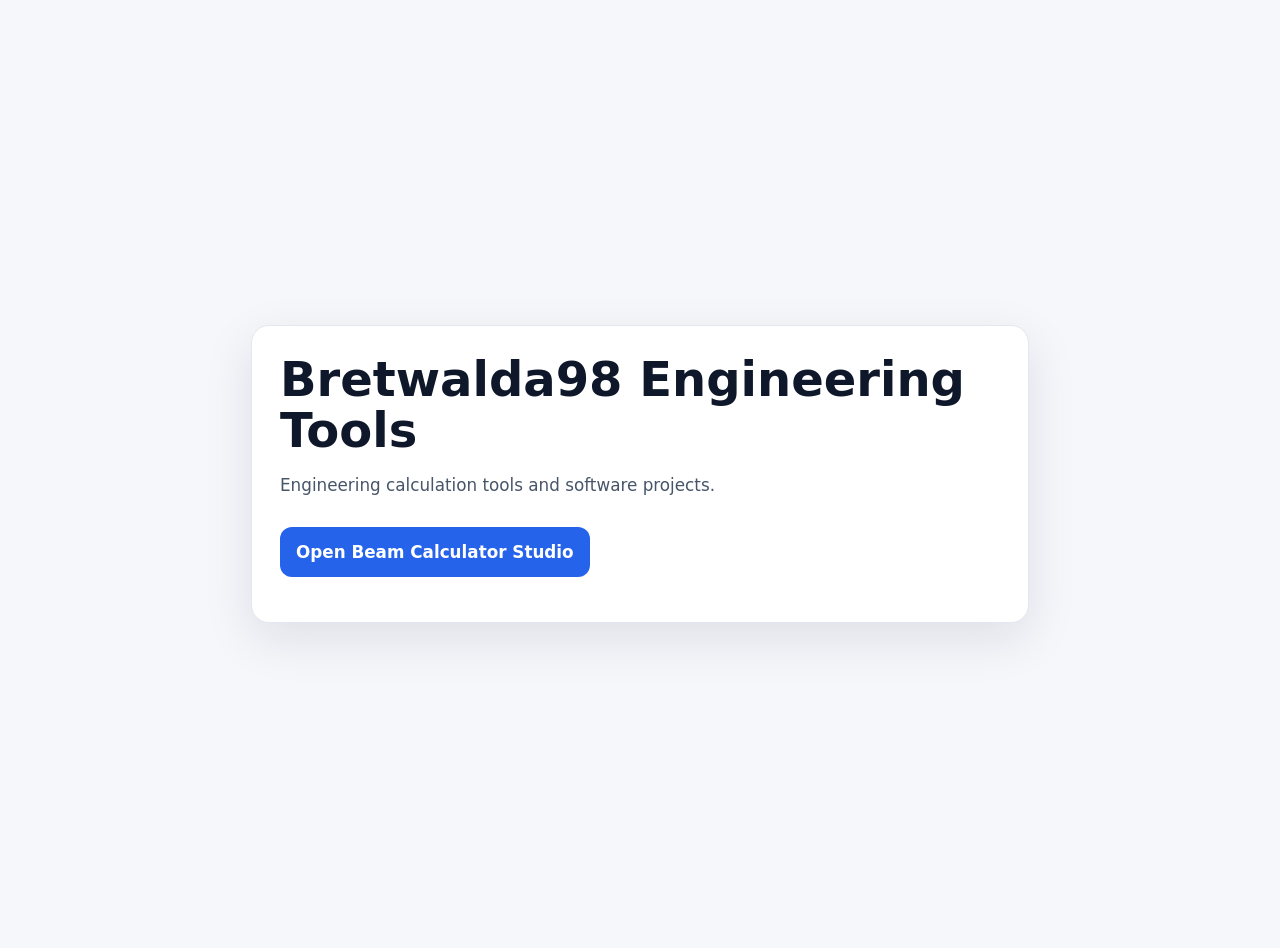
==== index.html @ 8553f150 "Add root GitHub Pages AdSense verification page" ====
<!DOCTYPE html>
<html lang="en">
<head>
  <meta charset="utf-8">
  <meta name="viewport" content="width=device-width, initial-scale=1">
  <script async src="https://pagead2.googlesyndication.com/pagead/js/adsbygoogle.js?client=ca-pub-9383520918430061"
       crossorigin="anonymous"></script>
  <title>Bretwalda98 Engineering Tools</title>
  <style>
    body {
      margin: 0;
      font-family: system-ui, -apple-system, BlinkMacSystemFont, "Segoe UI", sans-serif;
      background: #f6f7fb;
      color: #0f172a;
      min-height: 100vh;
      display: grid;
      place-items: center;
      padding: 24px;
    }
    main {
      width: min(720px, 100%);
      background: #ffffff;
      border: 1px solid #e2e8f0;
      border-radius: 18px;
      padding: 28px;
      box-shadow: 0 16px 50px rgba(15, 23, 42, 0.10);
    }
    h1 {
      margin: 0 0 10px;
      font-size: clamp(1.8rem, 5vw, 3rem);
      line-height: 1.05;
    }
    p {
      color: #475569;
      font-size: 1.05rem;
      line-height: 1.55;
    }
    a {
      display: inline-flex;
      align-items: center;
      justify-content: center;
      margin-top: 12px;
      padding: 12px 16px;
      border-radius: 12px;
      background: #2563eb;
      color: #ffffff;
      text-decoration: none;
      font-weight: 700;
    }
  </style>
</head>
<body>
  <main>
    <h1>Bretwalda98 Engineering Tools</h1>
    <p>Engineering calculation tools and software projects.</p>
    <p><a href="/Beam-Calculator/">Open Beam Calculator Studio</a></p>
  </main>
</body>
</html>
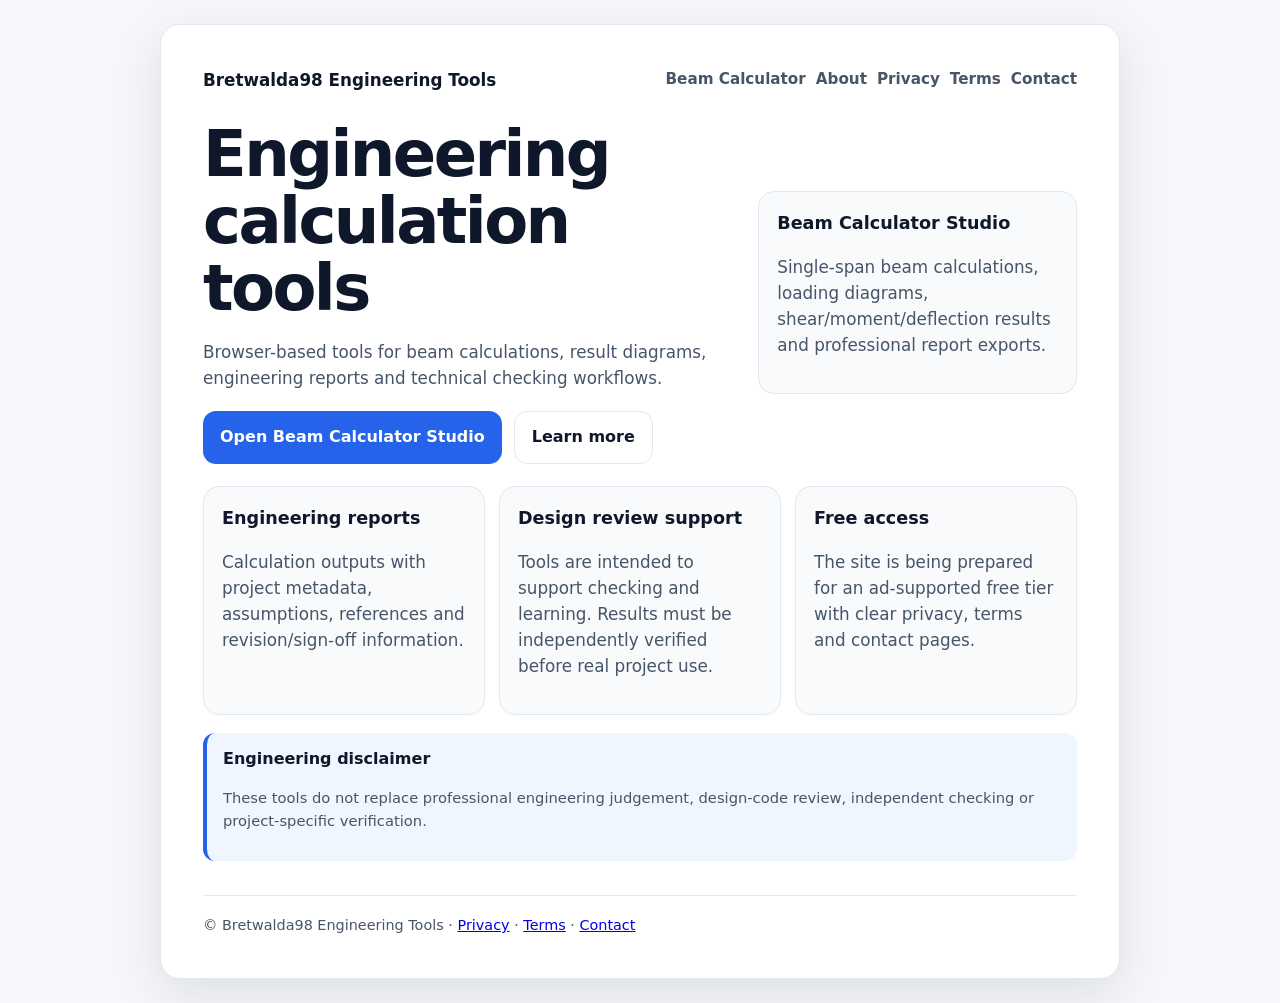
==== commit 9f0cc12b: "Expand root site content for AdSense review" ====
--- a/index.html
+++ b/index.html
@@ -6,54 +6,55 @@
   <script async src="https://pagead2.googlesyndication.com/pagead/js/adsbygoogle.js?client=ca-pub-9383520918430061"
        crossorigin="anonymous"></script>
   <title>Bretwalda98 Engineering Tools</title>
-  <style>
-    body {
-      margin: 0;
-      font-family: system-ui, -apple-system, BlinkMacSystemFont, "Segoe UI", sans-serif;
-      background: #f6f7fb;
-      color: #0f172a;
-      min-height: 100vh;
-      display: grid;
-      place-items: center;
-      padding: 24px;
-    }
-    main {
-      width: min(720px, 100%);
-      background: #ffffff;
-      border: 1px solid #e2e8f0;
-      border-radius: 18px;
-      padding: 28px;
-      box-shadow: 0 16px 50px rgba(15, 23, 42, 0.10);
-    }
-    h1 {
-      margin: 0 0 10px;
-      font-size: clamp(1.8rem, 5vw, 3rem);
-      line-height: 1.05;
-    }
-    p {
-      color: #475569;
-      font-size: 1.05rem;
-      line-height: 1.55;
-    }
-    a {
-      display: inline-flex;
-      align-items: center;
-      justify-content: center;
-      margin-top: 12px;
-      padding: 12px 16px;
-      border-radius: 12px;
-      background: #2563eb;
-      color: #ffffff;
-      text-decoration: none;
-      font-weight: 700;
-    }
-  </style>
+  <link rel="stylesheet" href="/styles.css">
 </head>
 <body>
-  <main>
-    <h1>Bretwalda98 Engineering Tools</h1>
-    <p>Engineering calculation tools and software projects.</p>
-    <p><a href="/Beam-Calculator/">Open Beam Calculator Studio</a></p>
-  </main>
+  <div class="page">
+    <main class="shell">
+      <header>
+        <a class="brand" href="/">Bretwalda98 Engineering Tools</a>
+        <nav>
+          <a href="/Beam-Calculator/">Beam Calculator</a>
+          <a href="/about.html">About</a>
+          <a href="/privacy.html">Privacy</a>
+          <a href="/terms.html">Terms</a>
+          <a href="/contact.html">Contact</a>
+        </nav>
+      </header>
+      <section class="hero">
+        <div>
+          <h1>Engineering calculation tools</h1>
+          <p>Browser-based tools for beam calculations, result diagrams, engineering reports and technical checking workflows.</p>
+          <div class="actions">
+            <a class="button primary" href="/Beam-Calculator/">Open Beam Calculator Studio</a>
+            <a class="button secondary" href="/about.html">Learn more</a>
+          </div>
+        </div>
+        <section class="tool-card">
+          <strong>Beam Calculator Studio</strong>
+          <p>Single-span beam calculations, loading diagrams, shear/moment/deflection results and professional report exports.</p>
+        </section>
+      </section>
+      <div class="grid">
+        <section class="tool-card">
+          <strong>Engineering reports</strong>
+          <p>Calculation outputs with project metadata, assumptions, references and revision/sign-off information.</p>
+        </section>
+        <section class="tool-card">
+          <strong>Design review support</strong>
+          <p>Tools are intended to support checking and learning. Results must be independently verified before real project use.</p>
+        </section>
+        <section class="tool-card">
+          <strong>Free access</strong>
+          <p>The site is being prepared for an ad-supported free tier with clear privacy, terms and contact pages.</p>
+        </section>
+      </div>
+      <div class="notice">
+        <strong>Engineering disclaimer</strong>
+        <p class="small">These tools do not replace professional engineering judgement, design-code review, independent checking or project-specific verification.</p>
+      </div>
+      <div class="footer">© Bretwalda98 Engineering Tools · <a href="/privacy.html">Privacy</a> · <a href="/terms.html">Terms</a> · <a href="/contact.html">Contact</a></div>
+    </main>
+  </div>
 </body>
 </html>
--- a/styles.css
+++ b/styles.css
@@ -0,0 +1,2 @@
+:root{color-scheme:light;--bg:#f6f7fb;--card:#fff;--text:#0f172a;--muted:#475569;--border:#e2e8f0;--blue:#2563eb;--blue2:#1d4ed8;--shadow:0 16px 50px rgba(15,23,42,.10)}
+*{box-sizing:border-box}body{margin:0;font-family:system-ui,-apple-system,BlinkMacSystemFont,"Segoe UI",sans-serif;background:var(--bg);color:var(--text);line-height:1.55}.page{min-height:100vh;padding:24px;display:grid;place-items:center}.shell{width:min(960px,100%);background:var(--card);border:1px solid var(--border);border-radius:20px;padding:clamp(22px,4vw,42px);box-shadow:var(--shadow)}header{display:flex;justify-content:space-between;align-items:center;gap:16px;margin-bottom:28px}.brand{font-weight:900;color:var(--text);text-decoration:none;font-size:1.05rem}nav{display:flex;gap:10px;flex-wrap:wrap}nav a{color:var(--muted);text-decoration:none;font-weight:700;font-size:.95rem}nav a:hover{color:var(--blue)}h1{margin:0 0 12px;font-size:clamp(2rem,5vw,4rem);line-height:1.05;letter-spacing:-.04em}h2{margin:30px 0 10px;font-size:1.35rem}p,li{color:var(--muted);font-size:1.05rem}.hero{display:grid;grid-template-columns:1.25fr .75fr;gap:24px;align-items:center}.actions{display:flex;gap:12px;flex-wrap:wrap;margin-top:20px}.button{display:inline-flex;align-items:center;justify-content:center;padding:13px 17px;border-radius:13px;text-decoration:none;font-weight:800}.primary{background:var(--blue);color:#fff}.primary:hover{background:var(--blue2)}.secondary{border:1px solid var(--border);color:var(--text);background:#fff}.tool-card{border:1px solid var(--border);border-radius:16px;padding:18px;background:#f8fafc}.tool-card strong{display:block;font-size:1.1rem;margin-bottom:6px}.grid{display:grid;grid-template-columns:repeat(auto-fit,minmax(220px,1fr));gap:14px;margin-top:22px}.notice{border-left:4px solid var(--blue);background:#eff6ff;border-radius:12px;padding:14px 16px;margin:18px 0}.small{font-size:.92rem}.footer{margin-top:34px;padding-top:18px;border-top:1px solid var(--border);color:var(--muted);font-size:.9rem}.content{max-width:760px}.content a{color:var(--blue);font-weight:700}@media(max-width:760px){.page{padding:14px}.shell{border-radius:16px}.hero{grid-template-columns:1fr}header{align-items:flex-start;flex-direction:column}nav{gap:8px 14px}.button{width:100%}}
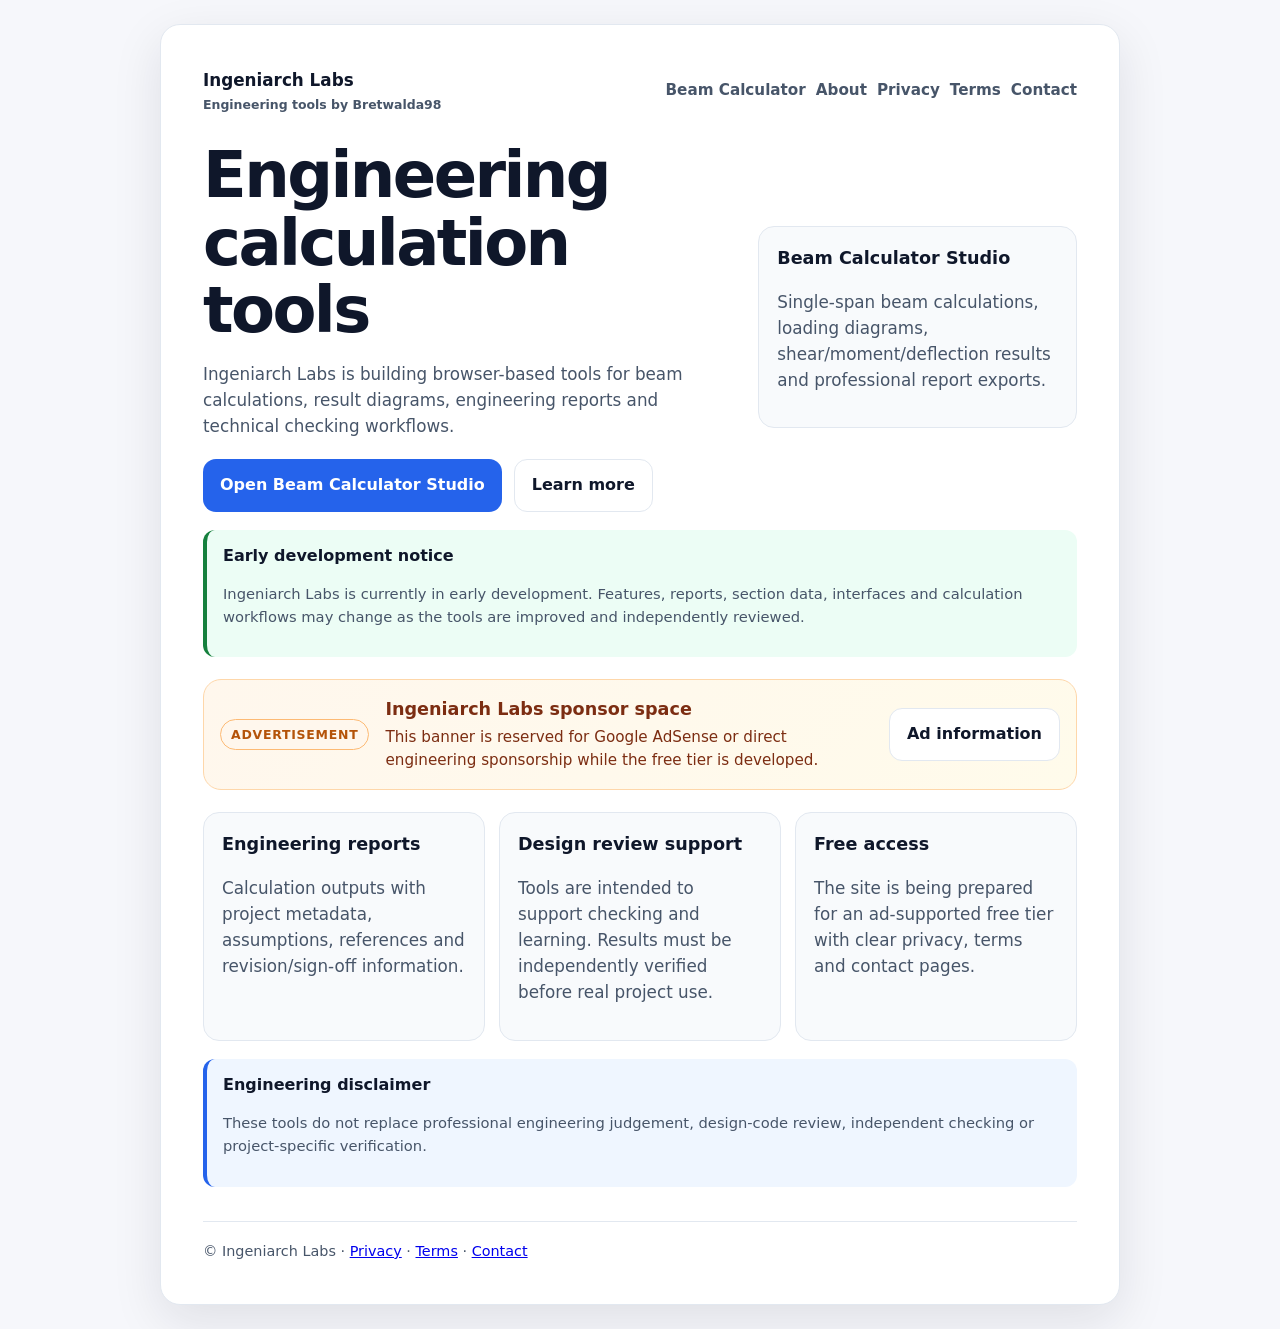
==== commit a02e2b1d: "Add Ingeniarch Labs ad banner and early development notice" ====
--- a/index.html
+++ b/index.html
@@ -5,14 +5,14 @@
   <meta name="viewport" content="width=device-width, initial-scale=1">
   <script async src="https://pagead2.googlesyndication.com/pagead/js/adsbygoogle.js?client=ca-pub-9383520918430061"
        crossorigin="anonymous"></script>
-  <title>Bretwalda98 Engineering Tools</title>
+  <title>Ingeniarch Labs | Engineering Tools</title>
   <link rel="stylesheet" href="/styles.css">
 </head>
 <body>
   <div class="page">
     <main class="shell">
       <header>
-        <a class="brand" href="/">Bretwalda98 Engineering Tools</a>
+        <a class="brand" href="/">Ingeniarch Labs <small>Engineering tools by Bretwalda98</small></a>
         <nav>
           <a href="/Beam-Calculator/">Beam Calculator</a>
           <a href="/about.html">About</a>
@@ -24,7 +24,7 @@
       <section class="hero">
         <div>
           <h1>Engineering calculation tools</h1>
-          <p>Browser-based tools for beam calculations, result diagrams, engineering reports and technical checking workflows.</p>
+          <p>Ingeniarch Labs is building browser-based tools for beam calculations, result diagrams, engineering reports and technical checking workflows.</p>
           <div class="actions">
             <a class="button primary" href="/Beam-Calculator/">Open Beam Calculator Studio</a>
             <a class="button secondary" href="/about.html">Learn more</a>
@@ -34,6 +34,18 @@
           <strong>Beam Calculator Studio</strong>
           <p>Single-span beam calculations, loading diagrams, shear/moment/deflection results and professional report exports.</p>
         </section>
+      </section>
+      <div class="notice dev-note">
+        <strong>Early development notice</strong>
+        <p class="small">Ingeniarch Labs is currently in early development. Features, reports, section data, interfaces and calculation workflows may change as the tools are improved and independently reviewed.</p>
+      </div>
+      <section class="ad-banner" aria-label="Advertisement">
+        <span class="ad-label">Advertisement</span>
+        <div>
+          <div class="ad-brand">Ingeniarch Labs sponsor space</div>
+          <p class="ad-text">This banner is reserved for Google AdSense or direct engineering sponsorship while the free tier is developed.</p>
+        </div>
+        <a class="button secondary" href="/contact.html">Ad information</a>
       </section>
       <div class="grid">
         <section class="tool-card">
@@ -53,7 +65,7 @@
         <strong>Engineering disclaimer</strong>
         <p class="small">These tools do not replace professional engineering judgement, design-code review, independent checking or project-specific verification.</p>
       </div>
-      <div class="footer">© Bretwalda98 Engineering Tools · <a href="/privacy.html">Privacy</a> · <a href="/terms.html">Terms</a> · <a href="/contact.html">Contact</a></div>
+      <div class="footer">© Ingeniarch Labs · <a href="/privacy.html">Privacy</a> · <a href="/terms.html">Terms</a> · <a href="/contact.html">Contact</a></div>
     </main>
   </div>
 </body>
--- a/styles.css
+++ b/styles.css
@@ -1,2 +1,2 @@
-:root{color-scheme:light;--bg:#f6f7fb;--card:#fff;--text:#0f172a;--muted:#475569;--border:#e2e8f0;--blue:#2563eb;--blue2:#1d4ed8;--shadow:0 16px 50px rgba(15,23,42,.10)}
-*{box-sizing:border-box}body{margin:0;font-family:system-ui,-apple-system,BlinkMacSystemFont,"Segoe UI",sans-serif;background:var(--bg);color:var(--text);line-height:1.55}.page{min-height:100vh;padding:24px;display:grid;place-items:center}.shell{width:min(960px,100%);background:var(--card);border:1px solid var(--border);border-radius:20px;padding:clamp(22px,4vw,42px);box-shadow:var(--shadow)}header{display:flex;justify-content:space-between;align-items:center;gap:16px;margin-bottom:28px}.brand{font-weight:900;color:var(--text);text-decoration:none;font-size:1.05rem}nav{display:flex;gap:10px;flex-wrap:wrap}nav a{color:var(--muted);text-decoration:none;font-weight:700;font-size:.95rem}nav a:hover{color:var(--blue)}h1{margin:0 0 12px;font-size:clamp(2rem,5vw,4rem);line-height:1.05;letter-spacing:-.04em}h2{margin:30px 0 10px;font-size:1.35rem}p,li{color:var(--muted);font-size:1.05rem}.hero{display:grid;grid-template-columns:1.25fr .75fr;gap:24px;align-items:center}.actions{display:flex;gap:12px;flex-wrap:wrap;margin-top:20px}.button{display:inline-flex;align-items:center;justify-content:center;padding:13px 17px;border-radius:13px;text-decoration:none;font-weight:800}.primary{background:var(--blue);color:#fff}.primary:hover{background:var(--blue2)}.secondary{border:1px solid var(--border);color:var(--text);background:#fff}.tool-card{border:1px solid var(--border);border-radius:16px;padding:18px;background:#f8fafc}.tool-card strong{display:block;font-size:1.1rem;margin-bottom:6px}.grid{display:grid;grid-template-columns:repeat(auto-fit,minmax(220px,1fr));gap:14px;margin-top:22px}.notice{border-left:4px solid var(--blue);background:#eff6ff;border-radius:12px;padding:14px 16px;margin:18px 0}.small{font-size:.92rem}.footer{margin-top:34px;padding-top:18px;border-top:1px solid var(--border);color:var(--muted);font-size:.9rem}.content{max-width:760px}.content a{color:var(--blue);font-weight:700}@media(max-width:760px){.page{padding:14px}.shell{border-radius:16px}.hero{grid-template-columns:1fr}header{align-items:flex-start;flex-direction:column}nav{gap:8px 14px}.button{width:100%}}+:root{color-scheme:light;--bg:#f6f7fb;--card:#fff;--text:#0f172a;--muted:#475569;--border:#e2e8f0;--blue:#2563eb;--blue2:#1d4ed8;--amber:#b45309;--amber-bg:#fff7ed;--green:#15803d;--green-bg:#ecfdf5;--shadow:0 16px 50px rgba(15,23,42,.10)}
+*{box-sizing:border-box}body{margin:0;font-family:system-ui,-apple-system,BlinkMacSystemFont,"Segoe UI",sans-serif;background:var(--bg);color:var(--text);line-height:1.55}.page{min-height:100vh;padding:24px;display:grid;place-items:center}.shell{width:min(960px,100%);background:var(--card);border:1px solid var(--border);border-radius:20px;padding:clamp(22px,4vw,42px);box-shadow:var(--shadow)}header{display:flex;justify-content:space-between;align-items:center;gap:16px;margin-bottom:28px}.brand{font-weight:900;color:var(--text);text-decoration:none;font-size:1.05rem}.brand small{display:block;color:var(--muted);font-weight:700;font-size:.78rem;margin-top:2px}nav{display:flex;gap:10px;flex-wrap:wrap}nav a{color:var(--muted);text-decoration:none;font-weight:700;font-size:.95rem}nav a:hover{color:var(--blue)}h1{margin:0 0 12px;font-size:clamp(2rem,5vw,4rem);line-height:1.05;letter-spacing:-.04em}h2{margin:30px 0 10px;font-size:1.35rem}p,li{color:var(--muted);font-size:1.05rem}.hero{display:grid;grid-template-columns:1.25fr .75fr;gap:24px;align-items:center}.actions{display:flex;gap:12px;flex-wrap:wrap;margin-top:20px}.button{display:inline-flex;align-items:center;justify-content:center;padding:13px 17px;border-radius:13px;text-decoration:none;font-weight:800}.primary{background:var(--blue);color:#fff}.primary:hover{background:var(--blue2)}.secondary{border:1px solid var(--border);color:var(--text);background:#fff}.tool-card{border:1px solid var(--border);border-radius:16px;padding:18px;background:#f8fafc}.tool-card strong{display:block;font-size:1.1rem;margin-bottom:6px}.grid{display:grid;grid-template-columns:repeat(auto-fit,minmax(220px,1fr));gap:14px;margin-top:22px}.notice{border-left:4px solid var(--blue);background:#eff6ff;border-radius:12px;padding:14px 16px;margin:18px 0}.dev-note{border-left-color:var(--green);background:var(--green-bg)}.ad-banner{margin:22px 0;border:1px solid #fed7aa;background:linear-gradient(135deg,#fff7ed,#fffbeb);border-radius:18px;padding:16px;display:grid;grid-template-columns:auto 1fr auto;gap:16px;align-items:center}.ad-label{display:inline-flex;align-items:center;justify-content:center;width:max-content;border:1px solid #fdba74;color:var(--amber);background:#fff7ed;border-radius:999px;padding:5px 10px;font-size:.78rem;text-transform:uppercase;letter-spacing:.06em;font-weight:900}.ad-brand{font-weight:900;color:#7c2d12;font-size:1.1rem}.ad-text{margin:2px 0 0;color:#7c2d12;font-size:.95rem}.small{font-size:.92rem}.footer{margin-top:34px;padding-top:18px;border-top:1px solid var(--border);color:var(--muted);font-size:.9rem}.content{max-width:760px}.content a{color:var(--blue);font-weight:700}@media(max-width:760px){.page{padding:14px}.shell{border-radius:16px}.hero{grid-template-columns:1fr}header{align-items:flex-start;flex-direction:column}nav{gap:8px 14px}.button{width:100%}.ad-banner{grid-template-columns:1fr;gap:10px}}
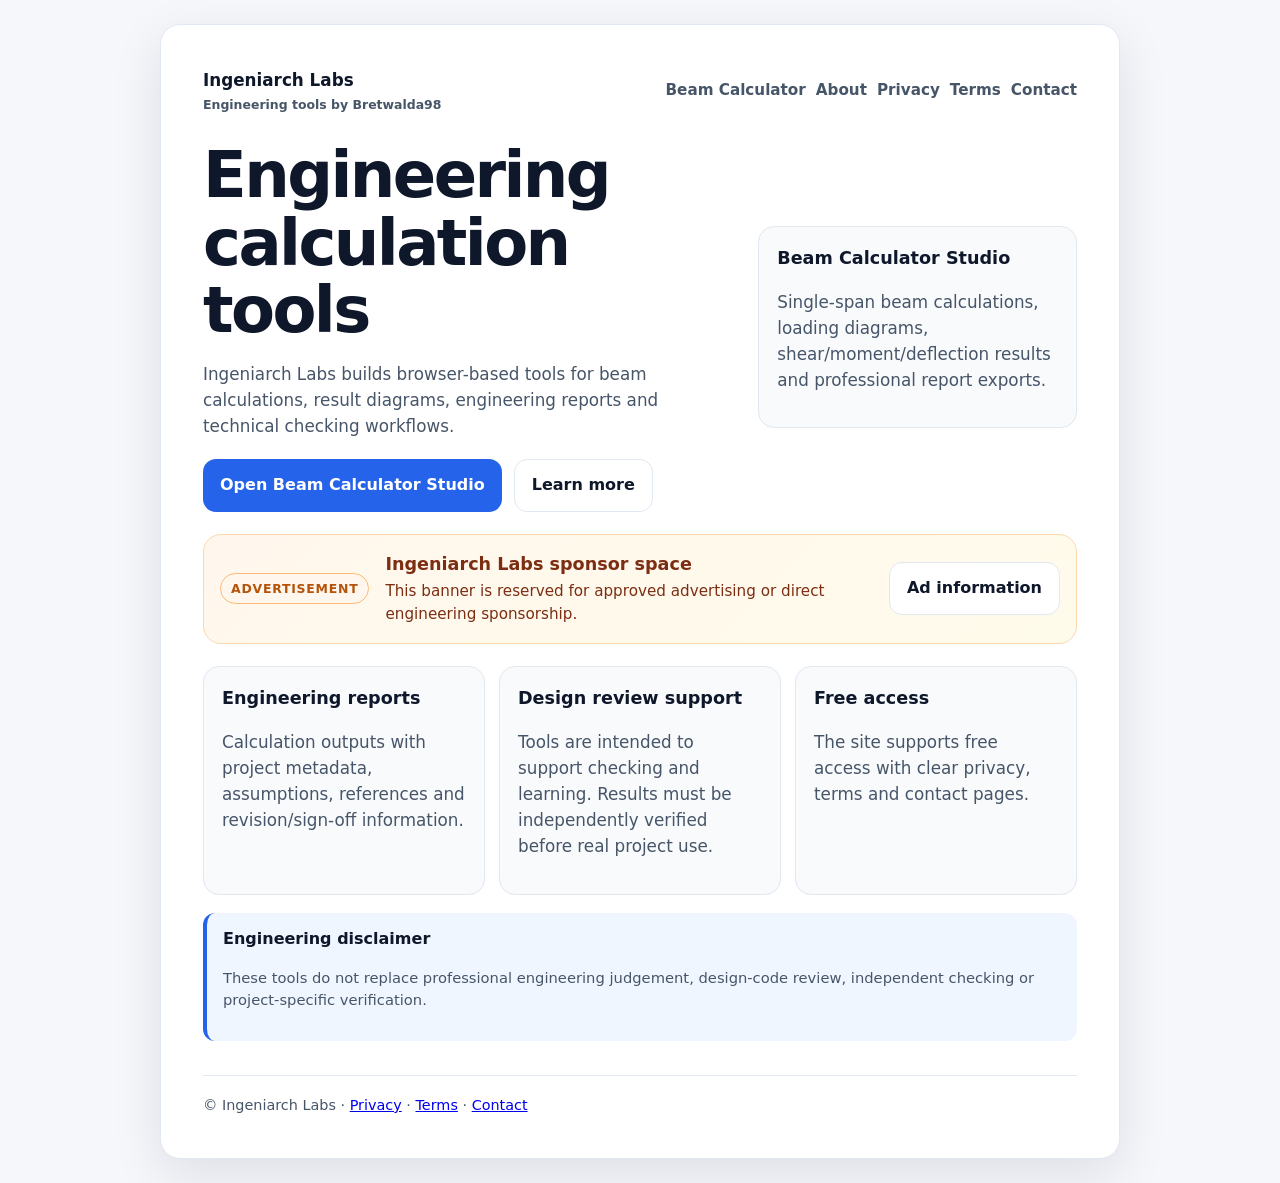
==== commit ed8592ab: "Remove early development wording from home page" ====
--- a/index.html
+++ b/index.html
@@ -24,7 +24,7 @@
       <section class="hero">
         <div>
           <h1>Engineering calculation tools</h1>
-          <p>Ingeniarch Labs is building browser-based tools for beam calculations, result diagrams, engineering reports and technical checking workflows.</p>
+          <p>Ingeniarch Labs builds browser-based tools for beam calculations, result diagrams, engineering reports and technical checking workflows.</p>
           <div class="actions">
             <a class="button primary" href="/Beam-Calculator/">Open Beam Calculator Studio</a>
             <a class="button secondary" href="/about.html">Learn more</a>
@@ -35,15 +35,11 @@
           <p>Single-span beam calculations, loading diagrams, shear/moment/deflection results and professional report exports.</p>
         </section>
       </section>
-      <div class="notice dev-note">
-        <strong>Early development notice</strong>
-        <p class="small">Ingeniarch Labs is currently in early development. Features, reports, section data, interfaces and calculation workflows may change as the tools are improved and independently reviewed.</p>
-      </div>
       <section class="ad-banner" aria-label="Advertisement">
         <span class="ad-label">Advertisement</span>
         <div>
           <div class="ad-brand">Ingeniarch Labs sponsor space</div>
-          <p class="ad-text">This banner is reserved for Google AdSense or direct engineering sponsorship while the free tier is developed.</p>
+          <p class="ad-text">This banner is reserved for approved advertising or direct engineering sponsorship.</p>
         </div>
         <a class="button secondary" href="/contact.html">Ad information</a>
       </section>
@@ -58,7 +54,7 @@
         </section>
         <section class="tool-card">
           <strong>Free access</strong>
-          <p>The site is being prepared for an ad-supported free tier with clear privacy, terms and contact pages.</p>
+          <p>The site supports free access with clear privacy, terms and contact pages.</p>
         </section>
       </div>
       <div class="notice">
